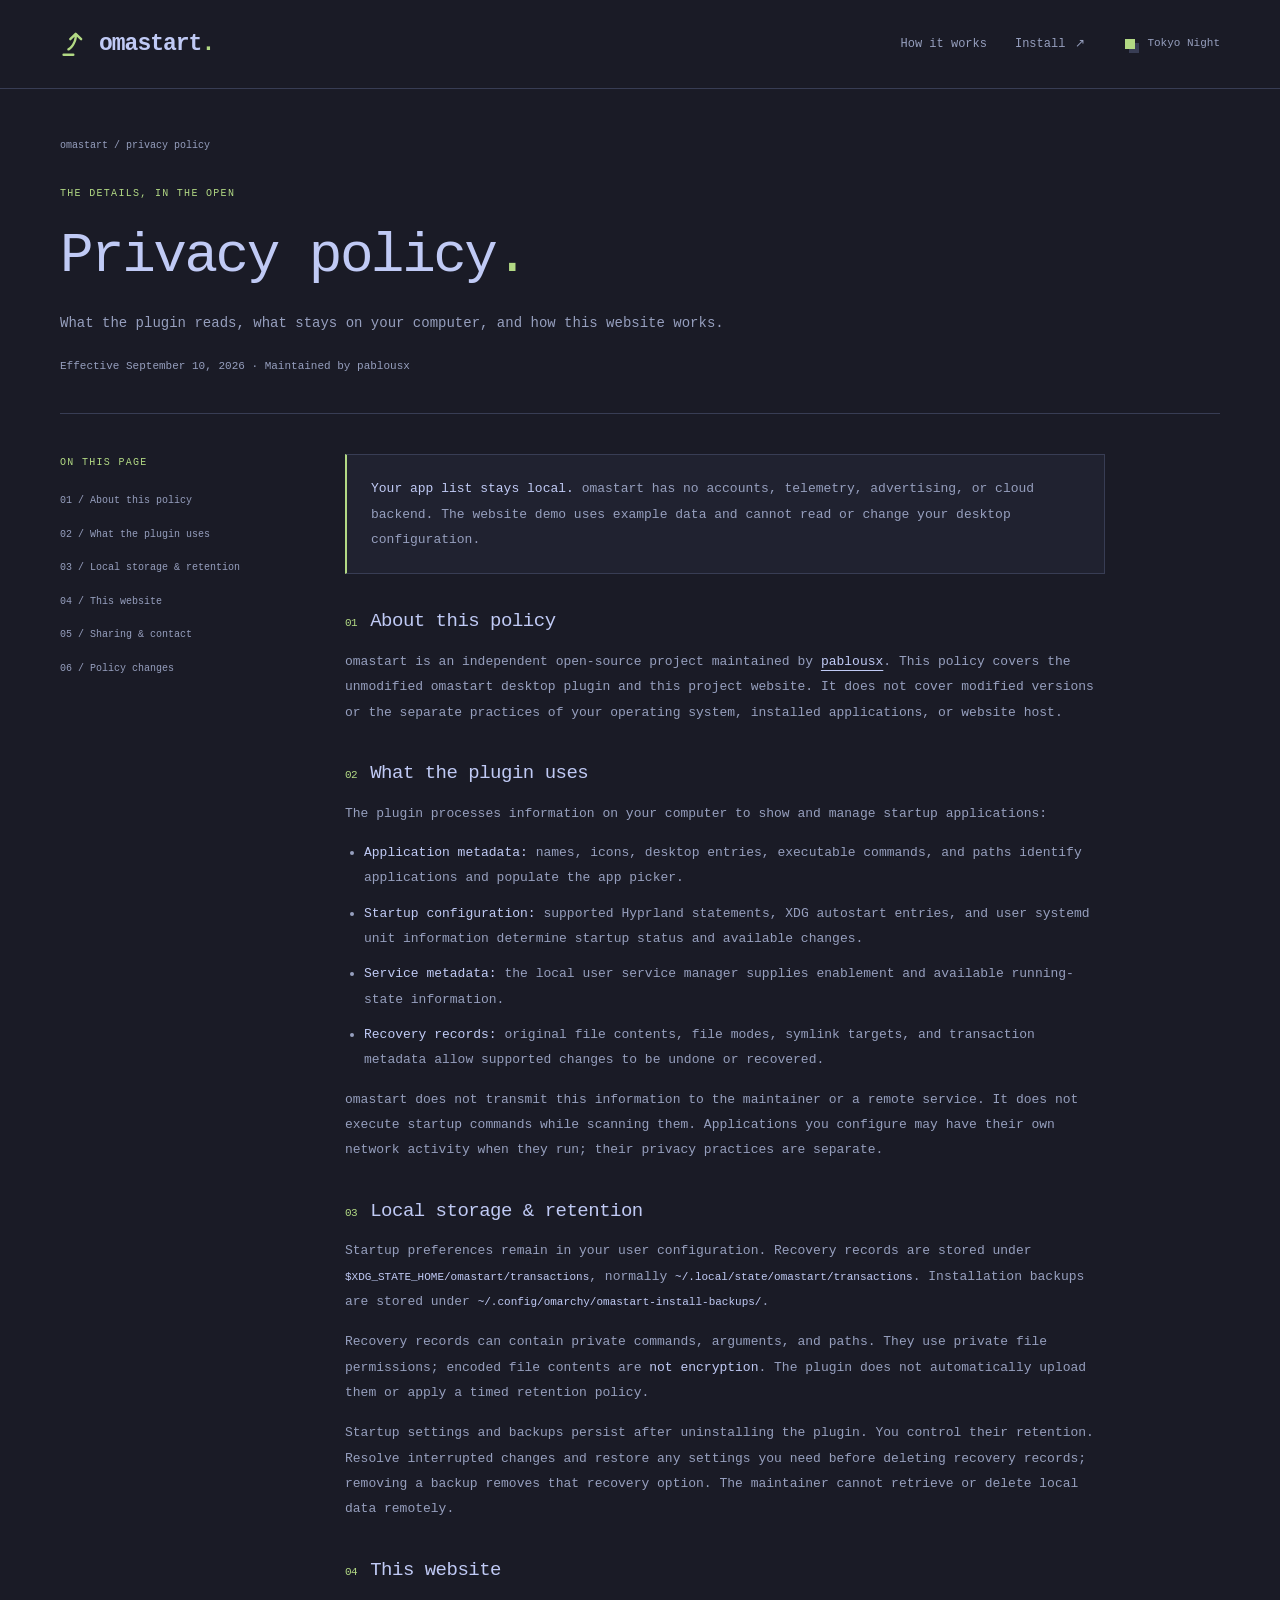
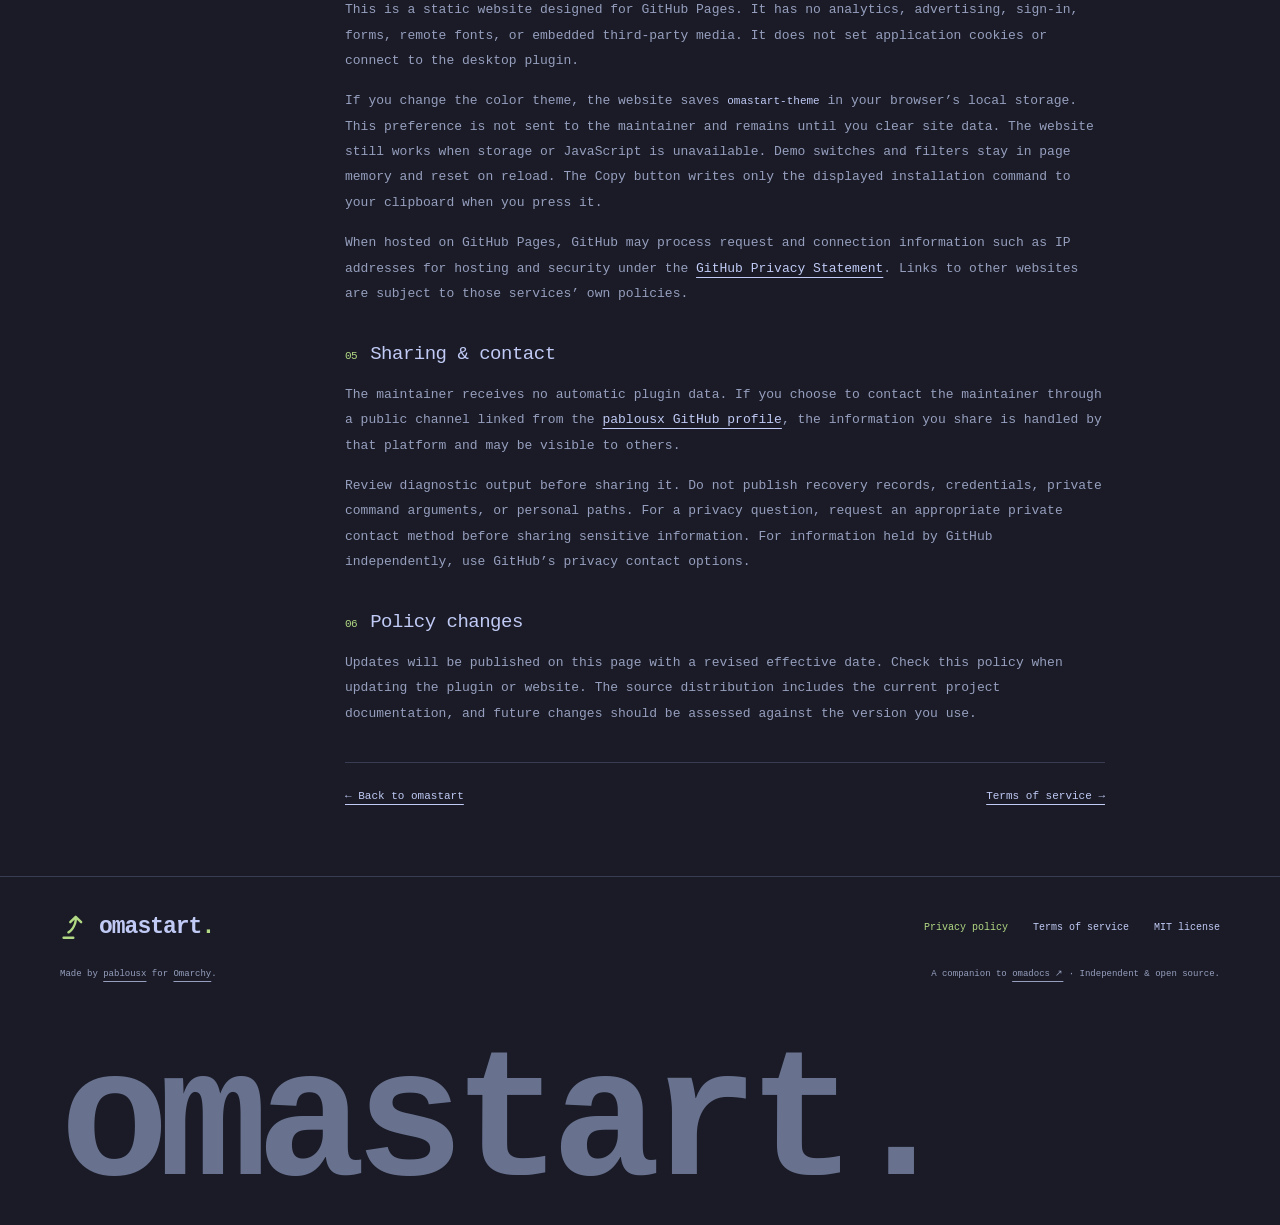
==== docs/privacy.html @ 75c62b0d "Add Omarchy-inspired website and policy pages" ====
<!doctype html>
<html lang="en" data-theme="night">
  <head>
    <meta charset="utf-8" />
    <meta name="viewport" content="width=device-width, initial-scale=1" />
    <meta
      name="description"
      content="What the plugin reads, what stays on your computer, and how this website works."
    />
    <meta name="theme-color" content="#1a1b26" />
    <meta name="referrer" content="strict-origin-when-cross-origin" />
    <meta property="og:type" content="website" />
    <meta property="og:title" content="Privacy policy — omastart" />
    <meta
      property="og:description"
      content="What the plugin reads, what stays on your computer, and how this website works."
    />
    <meta property="og:site_name" content="omastart" />
    <meta
      property="og:url"
      content="https://pablousx.github.io/omastart/privacy.html"
    />
    <link
      rel="canonical"
      href="https://pablousx.github.io/omastart/privacy.html"
    />
    <title>Privacy policy — omastart</title>
    <link rel="icon" href="assets/favicon.svg" type="image/svg+xml" />
    <link rel="stylesheet" href="assets/site.css" />
    <script src="assets/site.js" defer></script>
  </head>
  <body>
    <a class="skip-link" href="#main">Skip to content</a>
    <header class="site-header">
      <div class="container header-inner">
        <a class="brand" href="index.html" aria-label="omastart home"
          ><svg viewBox="0 0 24 24" fill="currentColor" aria-hidden="true">
            <path
              d="M 6.5 15.133975 C 10.5 12.824574 12 7.8 12 5.5 L 9.2 8.3 Q 8.5 9 7.8 8.3 Q 7.1 7.6 7.8 6.9 L 12.3 2.4 Q 13 1.7 13.7 2.4 L 18.2 6.9 Q 18.9 7.6 18.2 8.3 Q 17.5 9 16.8 8.3 L 14 5.5 C 14 8.8 11.5 14.556624 7.5 16.866025 A 1 1 0 0 1 6.5 15.133975 Z"
            />
            <path
              d="M 3 19.5 H 11 A 1 1 0 0 1 11 21.5 H 3 A 1 1 0 0 1 3 19.5 Z"
            /></svg
          ><span>omastart<span class="accent">.</span></span></a
        >
        <nav class="site-nav" aria-label="Main navigation">
          <a class="wide-link" href="index.html#how-it-works">How it works</a>
          <a href="index.html#install"
            >Install <span aria-hidden="true">↗</span></a
          >
          <button
            class="theme-button"
            type="button"
            data-theme-toggle
            hidden
            aria-label="Switch to Everforest theme"
          >
            <span class="theme-swatch" aria-hidden="true"></span
            ><span data-theme-name>Tokyo Night</span>
          </button>
        </nav>
      </div>
    </header>
    <main id="main" tabindex="-1">
      <div class="container">
        <header class="legal-hero">
          <p class="breadcrumb">
            <a href="index.html">omastart</a> / privacy policy
          </p>
          <p class="eyebrow">The details, in the open</p>
          <h1>Privacy policy<span class="accent">.</span></h1>
          <p class="lede">
            What the plugin reads, what stays on your computer, and how this
            website works.
          </p>
          <p class="small">
            Effective September 10, 2026 · Maintained by pablousx
          </p>
        </header>
        <div class="legal-layout">
          <nav class="legal-nav" aria-label="On this page">
            <p class="eyebrow">On this page</p>
            <a href="#about">01 / About this policy</a
            ><a href="#plugin">02 / What the plugin uses</a
            ><a href="#storage">03 / Local storage & retention</a
            ><a href="#website">04 / This website</a
            ><a href="#sharing">05 / Sharing & contact</a
            ><a href="#changes">06 / Policy changes</a>
          </nav>
          <article class="legal-body" aria-label="Privacy policy">
            <div class="legal-callout">
              <p>
                <strong>Your app list stays local.</strong> omastart has no
                accounts, telemetry, advertising, or cloud backend. The website
                demo uses example data and cannot read or change your desktop
                configuration.
              </p>
            </div>
            <section id="about" aria-labelledby="about-title">
              <h2 id="about-title"><span>01</span>About this policy</h2>
              <p>
                omastart is an independent open-source project maintained by
                <a href="https://github.com/pablousx">pablousx</a>. This policy
                covers the unmodified omastart desktop plugin and this project
                website. It does not cover modified versions or the separate
                practices of your operating system, installed applications, or
                website host.
              </p>
            </section>
            <section id="plugin" aria-labelledby="plugin-title">
              <h2 id="plugin-title"><span>02</span>What the plugin uses</h2>
              <p>
                The plugin processes information on your computer to show and
                manage startup applications:
              </p>
              <ul>
                <li>
                  <strong>Application metadata:</strong> names, icons, desktop
                  entries, executable commands, and paths identify applications
                  and populate the app picker.
                </li>
                <li>
                  <strong>Startup configuration:</strong> supported Hyprland
                  statements, XDG autostart entries, and user systemd unit
                  information determine startup status and available changes.
                </li>
                <li>
                  <strong>Service metadata:</strong> the local user service
                  manager supplies enablement and available running-state
                  information.
                </li>
                <li>
                  <strong>Recovery records:</strong> original file contents,
                  file modes, symlink targets, and transaction metadata allow
                  supported changes to be undone or recovered.
                </li>
              </ul>
              <p>
                omastart does not transmit this information to the maintainer or
                a remote service. It does not execute startup commands while
                scanning them. Applications you configure may have their own
                network activity when they run; their privacy practices are
                separate.
              </p>
            </section>
            <section id="storage" aria-labelledby="storage-title">
              <h2 id="storage-title">
                <span>03</span>Local storage & retention
              </h2>
              <p>
                Startup preferences remain in your user configuration. Recovery
                records are stored under
                <code>$XDG_STATE_HOME/omastart/transactions</code>, normally
                <code>~/.local/state/omastart/transactions</code>. Installation
                backups are stored under
                <code>~/.config/omarchy/omastart-install-backups/</code>.
              </p>
              <p>
                Recovery records can contain private commands, arguments, and
                paths. They use private file permissions; encoded file contents
                are <strong>not encryption</strong>. The plugin does not
                automatically upload them or apply a timed retention policy.
              </p>
              <p>
                Startup settings and backups persist after uninstalling the
                plugin. You control their retention. Resolve interrupted changes
                and restore any settings you need before deleting recovery
                records; removing a backup removes that recovery option. The
                maintainer cannot retrieve or delete local data remotely.
              </p>
            </section>
            <section id="website" aria-labelledby="website-title">
              <h2 id="website-title"><span>04</span>This website</h2>
              <p>
                This is a static website designed for GitHub Pages. It has no
                analytics, advertising, sign-in, forms, remote fonts, or
                embedded third-party media. It does not set application cookies
                or connect to the desktop plugin.
              </p>
              <p>
                If you change the color theme, the website saves
                <code>omastart-theme</code> in your browser’s local storage.
                This preference is not sent to the maintainer and remains until
                you clear site data. The website still works when storage or
                JavaScript is unavailable. Demo switches and filters stay in
                page memory and reset on reload. The Copy button writes only the
                displayed installation command to your clipboard when you press
                it.
              </p>
              <p>
                When hosted on GitHub Pages, GitHub may process request and
                connection information such as IP addresses for hosting and
                security under the
                <a
                  href="https://docs.github.com/en/site-policy/privacy-policies/github-general-privacy-statement"
                  >GitHub Privacy Statement</a
                >. Links to other websites are subject to those services’ own
                policies.
              </p>
            </section>
            <section id="sharing" aria-labelledby="sharing-title">
              <h2 id="sharing-title"><span>05</span>Sharing & contact</h2>
              <p>
                The maintainer receives no automatic plugin data. If you choose
                to contact the maintainer through a public channel linked from
                the
                <a href="https://github.com/pablousx">pablousx GitHub profile</a
                >, the information you share is handled by that platform and may
                be visible to others.
              </p>
              <p>
                Review diagnostic output before sharing it. Do not publish
                recovery records, credentials, private command arguments, or
                personal paths. For a privacy question, request an appropriate
                private contact method before sharing sensitive information. For
                information held by GitHub independently, use GitHub’s privacy
                contact options.
              </p>
            </section>
            <section id="changes" aria-labelledby="changes-title">
              <h2 id="changes-title"><span>06</span>Policy changes</h2>
              <p>
                Updates will be published on this page with a revised effective
                date. Check this policy when updating the plugin or website. The
                source distribution includes the current project documentation,
                and future changes should be assessed against the version you
                use.
              </p>
            </section>
            <div class="legal-end">
              <a href="index.html">← Back to omastart</a
              ><a href="terms.html">Terms of service →</a>
            </div>
          </article>
        </div>
      </div>
    </main>
    <footer class="site-footer">
      <div class="container">
        <div class="footer-top">
          <a class="brand" href="index.html" aria-label="omastart home"
            ><svg viewBox="0 0 24 24" fill="currentColor" aria-hidden="true">
              <path
                d="M 6.5 15.133975 C 10.5 12.824574 12 7.8 12 5.5 L 9.2 8.3 Q 8.5 9 7.8 8.3 Q 7.1 7.6 7.8 6.9 L 12.3 2.4 Q 13 1.7 13.7 2.4 L 18.2 6.9 Q 18.9 7.6 18.2 8.3 Q 17.5 9 16.8 8.3 L 14 5.5 C 14 8.8 11.5 14.556624 7.5 16.866025 A 1 1 0 0 1 6.5 15.133975 Z"
              />
              <path
                d="M 3 19.5 H 11 A 1 1 0 0 1 11 21.5 H 3 A 1 1 0 0 1 3 19.5 Z"
              /></svg
            ><span>omastart<span class="accent">.</span></span></a
          >
          <nav class="footer-links" aria-label="Footer navigation">
            <a href="privacy.html" aria-current="page">Privacy policy</a
            ><a href="terms.html">Terms of service</a
            ><a href="assets/LICENSE.txt">MIT license</a>
          </nav>
        </div>
        <div class="footer-bottom">
          <span
            >Made by <a href="https://github.com/pablousx">pablousx</a> for
            <a href="https://omarchy.org/">Omarchy</a>.</span
          ><span
            >A companion to
            <a href="https://pablousx.github.io/omadocs/">omadocs ↗</a> ·
            Independent &amp; open source.</span
          >
        </div>
        <div class="footer-wordmark" aria-hidden="true">omastart.</div>
      </div>
    </footer>
  </body>
</html>
---- docs/assets/site.css ----
:root {
  color-scheme: dark;
  --bg: #1a1b26;
  --surface: #202230;
  --deep: #151620;
  --text: #c0caf5;
  --muted: #969fbe;
  --line: #383d54;
  --accent: #b2d984;
  --blue: #92b4ff;
  --orange: #e0af68;
  --purple: #bb9af7;
  --shadow: #10111a;
  --display: #68728f;
  --font:
    "JetBrains Mono", "SFMono-Regular", Consolas, "Liberation Mono", monospace;
}
:root[data-theme="forest"] {
  --bg: #272e29;
  --surface: #303a32;
  --deep: #202722;
  --text: #e2dfca;
  --muted: #b1baaa;
  --line: #4a584a;
  --accent: #b5ce94;
  --blue: #a6c8ce;
  --orange: #e6bf89;
  --purple: #d3b5c9;
  --shadow: #19201c;
  --display: #82917a;
}
* {
  box-sizing: border-box;
}
html {
  scroll-behavior: smooth;
  scroll-padding-top: 28px;
}
body {
  margin: 0;
  background: var(--bg);
  color: var(--text);
  font: 14px/1.75 var(--font);
  -webkit-font-smoothing: antialiased;
}
button,
input {
  font: inherit;
}
button {
  cursor: pointer;
}
button:disabled {
  cursor: default;
}
a {
  color: inherit;
  text-underline-offset: 5px;
}
a,
button,
summary {
  touch-action: manipulation;
}
button,
a,
summary {
  -webkit-tap-highlight-color: transparent;
}
a:focus-visible,
button:focus-visible,
summary:focus-visible {
  outline: 2px solid var(--accent);
  outline-offset: 5px;
}
::selection {
  background: var(--accent);
  color: var(--deep);
}
[hidden] {
  display: none !important;
}
svg {
  display: block;
}
figure,
p {
  margin: 0;
}
h1,
h2,
h3 {
  font-weight: 500;
}
h2 {
  font-size: clamp(26px, 2.8vw, 36px);
  line-height: 1.35;
  letter-spacing: -1.5px;
  margin: 0;
}
h3 {
  font-size: 16px;
  line-height: 1.5;
}
code {
  font-family: var(--font);
  overflow-wrap: anywhere;
}
.container {
  max-width: 1240px;
  padding: 0 40px;
  margin: auto;
}
.accent,
.green {
  color: var(--accent);
}
.blue {
  color: var(--blue);
}
.purple {
  color: var(--purple);
}
.orange {
  color: var(--orange);
}
.small {
  font-size: 11px;
  color: var(--muted);
}
.skip-link {
  position: fixed;
  top: 8px;
  left: 8px;
  padding: 10px 16px;
  z-index: 10;
  background: var(--accent);
  color: var(--deep);
  transform: translateY(-160%);
}
.skip-link:focus {
  transform: translateY(0);
}
.site-header {
  border-bottom: 1px solid var(--line);
}
.header-inner,
.site-nav {
  display: flex;
  align-items: center;
  justify-content: space-between;
  gap: 28px;
}
.header-inner {
  min-height: 88px;
}
.brand {
  display: inline-flex;
  align-items: center;
  gap: 10px;
  font-size: 23px;
  font-weight: 700;
  letter-spacing: -1px;
  text-decoration: none;
}
.brand svg {
  width: 29px;
  height: 29px;
  color: var(--accent);
}
.site-nav a {
  display: inline-flex;
  align-items: center;
  gap: 10px;
  min-height: 44px;
  text-decoration: none;
  font-size: 12px;
  color: var(--muted);
}
.site-nav a:hover,
.footer-links a:hover {
  color: var(--accent);
}
.theme-button {
  display: inline-flex;
  gap: 12px;
  align-items: center;
  min-height: 44px;
  border: 0;
  padding: 8px 0 8px 12px;
  background: none;
  color: var(--muted);
  font-size: 11px;
}
.theme-swatch {
  width: 10px;
  height: 10px;
  background: var(--accent);
  box-shadow: 4px 4px 0 var(--line);
}
.hero {
  display: grid;
  grid-template-columns: 1.05fr 1fr;
  gap: 52px;
  align-items: center;
  padding: 76px 0 68px;
}
.eyebrow {
  display: flex;
  align-items: center;
  gap: 10px;
  color: var(--accent);
  font-size: 10px;
  text-transform: uppercase;
  letter-spacing: 1.3px;
  line-height: 1.8;
}
.status-dot {
  display: inline-block;
  width: 6px;
  height: 6px;
  background: var(--accent);
  box-shadow: 0 0 0 4px color-mix(in srgb, var(--accent) 10%, transparent);
  flex-shrink: 0;
}
.hero h1 {
  font-size: clamp(38px, 4.1vw, 56px);
  line-height: 1.18;
  letter-spacing: -3px;
  margin: 26px 0 24px;
  font-weight: 600;
}
.lede {
  max-width: 470px;
  font-size: 14px;
  color: var(--muted);
  line-height: 1.95;
}
.hero-actions {
  display: flex;
  align-items: center;
  gap: 26px;
  margin: 30px 0 24px;
  flex-wrap: wrap;
}
.button {
  display: inline-flex;
  align-items: center;
  justify-content: space-between;
  gap: 28px;
  padding: 12px 20px;
  min-height: 48px;
  color: var(--deep);
  background: var(--accent);
  border: 1px solid var(--accent);
  font-size: 12px;
  font-weight: 700;
  text-decoration: none;
  box-shadow: 4px 4px 0 var(--shadow);
  transition:
    transform 0.15s,
    box-shadow 0.15s;
}
.button:hover {
  transform: translate(-2px, -2px);
  box-shadow: 6px 6px 0 var(--shadow);
}
.text-link {
  display: inline-block;
  font-size: 12px;
  text-decoration: none;
  padding: 7px 0;
  border-bottom: 1px solid var(--line);
}
.text-link:hover {
  color: var(--accent);
  border-color: var(--accent);
}
.release {
  display: flex;
  align-items: center;
  gap: 12px;
  color: var(--muted);
  font-size: 10px;
  flex-wrap: wrap;
}
.release span:first-child {
  border: 1px solid var(--line);
  padding: 1px 6px;
  color: var(--blue);
}
.preview {
  min-width: 0;
}
.desktop {
  position: relative;
  border: 1px solid var(--line);
  background: var(--deep);
  box-shadow: 10px 10px 0 var(--shadow);
  overflow: hidden;
}
.desktop-bar {
  position: relative;
  z-index: 1;
  height: 30px;
  display: flex;
  align-items: center;
  justify-content: space-between;
  gap: 10px;
  padding: 0 12px;
  background: var(--surface);
  border-bottom: 1px solid var(--line);
  font-size: 9px;
  color: var(--muted);
}
.desktop-bar span {
  display: flex;
  align-items: center;
}
.desktop-bar svg {
  width: 15px;
  height: 15px;
  color: var(--accent);
}
.desktop-bar b {
  padding: 4px;
  border-bottom: 2px solid var(--accent);
  color: var(--accent);
  font-weight: 400;
}
.wallpaper {
  position: absolute;
  inset: 30px 0 0;
  background-image:
    linear-gradient(
      color-mix(in srgb, var(--accent) 7%, transparent) 1px,
      transparent 1px
    ),
    linear-gradient(
      90deg,
      color-mix(in srgb, var(--accent) 7%, transparent) 1px,
      transparent 1px
    );
  background-size: 24px 24px;
  display: grid;
  place-items: center;
}
.wallpaper span {
  color: var(--accent);
  opacity: 0.08;
  font-size: 380px;
  transform: rotate(-15deg);
  line-height: 1;
}
.app-window {
  position: relative;
  background: var(--bg);
  border: 1px solid var(--blue);
  box-shadow: 6px 6px 0 var(--shadow);
  margin: 25px 25px 27px;
  padding: 18px;
}
.app-title,
.app-title strong {
  display: flex;
  align-items: center;
  gap: 8px;
}
.app-title {
  justify-content: space-between;
}
.app-title strong {
  font-size: 15px;
  font-weight: 600;
}
.app-title svg {
  width: 21px;
  height: 21px;
  color: var(--accent);
}
.demo-badge {
  font-size: 8px;
  letter-spacing: 1px;
  border: 1px solid var(--line);
  padding: 1px 5px;
  color: var(--muted);
}
.app-subtitle {
  color: var(--muted);
  font-size: 9px;
  margin-top: 3px;
}
.demo-summary {
  display: flex;
  justify-content: space-between;
  gap: 10px;
  font-size: 10px;
  margin: 20px 0 14px;
  color: var(--muted);
}
.demo-summary span:first-child {
  display: flex;
  align-items: center;
  gap: 6px;
  color: var(--accent);
}
.demo-summary b {
  font-weight: 400;
}
.demo-summary i {
  width: 5px;
  height: 5px;
  background: var(--accent);
}
.demo-filters {
  display: flex;
  gap: 6px;
  border-bottom: 1px solid var(--line);
}
.demo-filters button {
  flex: 1;
  background: none;
  border: 0;
  border-bottom: 2px solid transparent;
  min-height: 40px;
  padding: 7px 4px;
  color: var(--muted);
  font-size: 10px;
}
.demo-filters button[aria-pressed="true"] {
  color: var(--blue);
  background: var(--surface);
  border-color: var(--blue);
}
.demo-list {
  min-height: 248px;
}
.demo-row {
  display: flex;
  align-items: center;
  gap: 12px;
  min-height: 62px;
  border-bottom: 1px solid var(--line);
}
.demo-row:last-of-type {
  border-bottom: 0;
}
.app-icon {
  display: grid;
  place-items: center;
  width: 29px;
  height: 29px;
  flex-shrink: 0;
  border: 1px solid color-mix(in srgb, currentColor 45%, transparent);
  background: var(--surface);
  font-size: 13px;
}
.app-info {
  min-width: 0;
  flex: 1;
}
.app-info strong {
  display: block;
  font-size: 11px;
  font-weight: 500;
}
.app-info > span {
  display: block;
  font-size: 9px;
  color: var(--muted);
}
.switch {
  display: grid;
  place-items: center;
  width: 44px;
  min-width: 44px;
  height: 44px;
  padding: 0;
  background: none;
  border: 0;
}
.switch > span {
  display: block;
  width: 30px;
  height: 17px;
  border-radius: 12px;
  border: 1px solid var(--muted);
  background: var(--surface);
  position: relative;
}
.switch > span:after {
  content: "";
  position: absolute;
  width: 9px;
  height: 9px;
  border-radius: 50%;
  top: 3px;
  left: 3px;
  background: var(--muted);
  transition: transform 0.15s;
}
.switch[aria-checked="true"] > span {
  background: var(--accent);
  border-color: var(--accent);
}
.switch[aria-checked="true"] > span:after {
  background: var(--deep);
  transform: translateX(13px);
}
.demo-feedback {
  display: flex;
  align-items: center;
  justify-content: space-between;
  gap: 7px;
  min-height: 33px;
  margin-top: 4px;
  color: var(--muted);
  font-size: 9px;
}
.demo-feedback button {
  padding: 8px 4px;
  color: var(--accent);
  border: 0;
  background: none;
  font-size: 10px;
  text-decoration: underline;
  text-underline-offset: 3px;
}
.demo-empty {
  padding: 26px 5px;
  font-size: 11px;
  color: var(--muted);
}
figcaption {
  display: flex;
  gap: 12px;
  justify-content: space-between;
  margin-top: 19px;
  font-size: 9px;
  color: var(--muted);
}
.principles {
  display: grid;
  grid-template-columns: repeat(3, 1fr);
  border-block: 1px solid var(--line);
}
.principles > div {
  display: flex;
  align-items: center;
  gap: 17px;
  padding: 23px 24px;
}
.principles > div:first-child {
  padding-left: 0;
}
.principles > div + div {
  border-left: 1px solid var(--line);
}
.principle-mark {
  font-size: 24px;
  color: var(--accent);
}
.principles p {
  font-size: 11px;
}
.principles small {
  display: block;
  color: var(--muted);
  font-size: 9px;
  margin-top: 3px;
}
.section {
  padding: 76px 0;
}
.section-heading {
  display: flex;
  justify-content: space-between;
  align-items: end;
  gap: 32px;
  margin-bottom: 34px;
}
.section-heading .eyebrow,
.privacy-band .eyebrow,
.install .eyebrow,
.faq-section .eyebrow {
  margin-bottom: 15px;
}
.section-heading > p {
  font-size: 11px;
  color: var(--muted);
}
.steps {
  display: grid;
  grid-template-columns: repeat(3, 1fr);
  gap: 38px;
}
.steps article {
  border-top: 1px solid var(--line);
  padding-top: 23px;
}
.step-index {
  font-size: 11px;
  color: var(--blue);
}
.steps h3 {
  margin: 15px 0 10px;
}
.steps p {
  font-size: 12px;
  line-height: 1.95;
  color: var(--muted);
}
.sources-section {
  padding-bottom: 70px;
}
.source-list {
  border-top: 1px solid var(--line);
}
.source-list article {
  display: grid;
  grid-template-columns: 120px 1fr 145px;
  gap: 28px;
  align-items: center;
  padding: 25px 0;
  border-bottom: 1px solid var(--line);
}
.source-tag {
  font-size: 10px;
  letter-spacing: 0.5px;
}
.source-list h3 {
  margin: 0 0 5px;
  font-size: 14px;
}
.source-list p {
  font-size: 11px;
  color: var(--muted);
  max-width: 620px;
}
.source-list code {
  text-align: right;
  font-size: 11px;
  color: var(--muted);
}
.note {
  font-size: 11px;
  color: var(--muted);
  border-left: 2px solid var(--orange);
  padding-left: 14px;
  margin-top: 25px;
}
.privacy-band {
  display: grid;
  grid-template-columns: 1fr 1fr;
  gap: 64px;
  border: 1px solid var(--line);
  background: var(--surface);
  padding: 40px;
}
.privacy-band p:not(.eyebrow) {
  color: var(--muted);
  font-size: 12px;
  margin: 18px 0 15px;
  max-width: 440px;
}
.local-diagram {
  align-self: center;
  border: 1px dashed var(--line);
  padding: 18px 22px 22px;
  text-align: center;
}
.diagram-label {
  color: var(--muted);
  font-size: 9px;
  text-align: left;
  margin-bottom: 24px;
}
.diagram-sources {
  display: flex;
  justify-content: center;
  flex-wrap: wrap;
  gap: 8px;
  font-size: 10px;
}
.diagram-sources span {
  border: 1px solid var(--line);
  padding: 4px 8px;
}
.diagram-line {
  color: var(--muted);
  font-size: 13px;
  line-height: 1.5;
  margin: 4px 0;
}
.diagram-app {
  display: flex;
  align-items: center;
  justify-content: center;
  gap: 7px;
  color: var(--accent);
  font-size: 14px;
}
.diagram-app svg {
  width: 22px;
  height: 22px;
}
.diagram-app strong {
  font-weight: 500;
}
.diagram-backup {
  font-size: 10px;
}
.install {
  display: grid;
  grid-template-columns: 0.85fr 1.15fr;
  gap: 65px;
}
.install-copy > p:not(.eyebrow) {
  color: var(--muted);
  font-size: 12px;
  margin: 18px 0 24px;
}
.install-copy > p.small {
  font-size: 9px;
  margin: 16px 0 0;
}
.terminal {
  border: 1px solid var(--line);
  background: var(--deep);
  margin-top: 4px;
}
.terminal-title {
  display: flex;
  justify-content: space-between;
  align-items: center;
  gap: 12px;
  min-height: 44px;
  padding: 7px 16px;
  border-bottom: 1px solid var(--line);
  font-size: 10px;
  color: var(--muted);
}
.copy-button {
  padding: 6px 8px;
  border: 1px solid var(--line);
  background: var(--surface);
  color: var(--text);
  font-size: 10px;
  min-width: 50px;
  min-height: 32px;
}
.terminal-body {
  padding: 20px;
}
.terminal-comment {
  color: var(--muted);
  font-size: 10px;
  line-height: 1.9;
}
.terminal pre {
  font: 12px/1.8 var(--font);
  white-space: pre-wrap;
  overflow-wrap: anywhere;
  color: var(--accent);
  margin: 22px 0;
}
.install-note {
  color: var(--muted);
  font-size: 10px;
  margin-top: 16px;
}
.copy-status {
  min-height: 20px;
  margin-top: 8px;
}
.faq-section {
  display: grid;
  grid-template-columns: 0.85fr 1.15fr;
  gap: 65px;
  padding: 0 0 76px;
}
.faq-list details {
  border-bottom: 1px solid var(--line);
}
.faq-list details:first-child {
  border-top: 1px solid var(--line);
}
.faq-list summary {
  cursor: pointer;
  font-size: 12px;
  padding: 18px 25px 18px 0;
  list-style: none;
  position: relative;
}
.faq-list summary::-webkit-details-marker {
  display: none;
}
.faq-list summary:after {
  content: "+";
  color: var(--accent);
  position: absolute;
  right: 2px;
  top: 17px;
}
.faq-list details[open] summary:after {
  content: "−";
}
.faq-list details p {
  font-size: 12px;
  color: var(--muted);
  padding: 0 15px 22px 0;
  line-height: 1.9;
}
.site-footer {
  border-top: 1px solid var(--line);
  padding-top: 30px;
  overflow: hidden;
}
.footer-top,
.footer-bottom,
.footer-links {
  display: flex;
  align-items: center;
  justify-content: space-between;
  gap: 25px;
}
.footer-links {
  flex-wrap: wrap;
  font-size: 10px;
}
.footer-links a {
  text-decoration: none;
  padding: 10px 0;
}
.footer-links [aria-current="page"] {
  color: var(--accent);
}
.footer-bottom {
  margin-top: 20px;
  font-size: 9px;
  color: var(--muted);
  flex-wrap: wrap;
  gap: 10px;
}
.footer-wordmark {
  margin: 25px 0 -20px;
  font-size: clamp(65px, 15.1vw, 182px);
  font-weight: 700;
  line-height: 1.3;
  letter-spacing: -0.06em;
  color: var(--display);
}
.legal-hero {
  padding: 48px 0 37px;
  border-bottom: 1px solid var(--line);
}
.breadcrumb {
  color: var(--muted);
  font-size: 10px;
  margin-bottom: 30px;
}
.breadcrumb a {
  text-decoration: none;
}
.legal-hero h1 {
  font-size: clamp(34px, 5vw, 56px);
  letter-spacing: -2.5px;
  line-height: 1.2;
  margin: 20px 0;
}
.legal-hero .lede {
  max-width: 700px;
}
.legal-hero .small {
  margin-top: 20px;
}
.legal-layout {
  display: grid;
  grid-template-columns: 220px minmax(0, 1fr);
  gap: 65px;
  padding: 40px 0 70px;
}
.legal-nav {
  position: sticky;
  top: 28px;
  align-self: start;
}
.legal-nav p {
  margin-bottom: 12px;
}
.legal-nav a {
  display: block;
  font-size: 10px;
  text-decoration: none;
  padding: 8px 0;
  color: var(--muted);
}
.legal-nav a:hover {
  color: var(--accent);
}
.legal-body {
  max-width: 760px;
  min-width: 0;
}
.legal-body section {
  margin-bottom: 36px;
}
.legal-body h2 {
  font-size: 19px;
  letter-spacing: -0.5px;
  display: flex;
  align-items: baseline;
  gap: 13px;
  margin-bottom: 14px;
}
.legal-body h2 > span {
  font-size: 11px;
  color: var(--accent);
}
.legal-body p,
.legal-body li {
  font-size: 13px;
  line-height: 1.95;
  color: var(--muted);
}
.legal-body p + p {
  margin-top: 15px;
}
.legal-body strong {
  color: var(--text);
  font-weight: 500;
}
.legal-body a {
  color: var(--text);
}
.legal-body ul {
  padding-left: 19px;
}
.legal-body li {
  margin: 10px 0;
}
.legal-body code {
  font-size: 11px;
  color: var(--text);
}
.legal-callout {
  background: var(--surface);
  border: 1px solid var(--line);
  border-left: 2px solid var(--accent);
  padding: 21px 24px;
  margin-bottom: 35px;
}
.legal-end {
  border-top: 1px solid var(--line);
  padding-top: 24px;
  display: flex;
  justify-content: space-between;
  gap: 20px;
  font-size: 11px;
  flex-wrap: wrap;
}
@media (min-width: 1500px) {
  .hero {
    padding-block: 90px;
  }
}
@media (max-width: 1050px) {
  .container {
    padding-inline: 30px;
  }
  .hero {
    gap: 28px;
  }
  .hero h1 {
    font-size: 43px;
    letter-spacing: -2.6px;
  }
  .app-window {
    margin-inline: 15px;
    padding: 15px;
  }
  .principles > div {
    padding-inline: 16px;
    gap: 12px;
  }
  .principles p {
    font-size: 10px;
  }
  .principles small {
    font-size: 8px;
  }
  .privacy-band {
    gap: 30px;
    padding: 30px;
  }
  .install,
  .faq-section {
    gap: 38px;
  }
  .legal-layout {
    gap: 35px;
    grid-template-columns: 185px minmax(0, 1fr);
  }
}
@media (max-width: 780px) {
  .hero {
    grid-template-columns: 1fr;
    gap: 40px;
    padding: 45px 0;
  }
  .hero h1 {
    font-size: clamp(38px, 7.2vw, 56px);
    letter-spacing: -2px;
  }
  .hero-copy .lede {
    max-width: 580px;
  }
  .preview {
    width: 100%;
    max-width: 560px;
    margin: auto;
  }
  .app-window {
    margin: 25px;
    padding: 20px;
  }
  .principles {
    grid-template-columns: 1fr;
  }
  .principles > div,
  .principles > div:first-child {
    padding: 17px 0;
    gap: 18px;
  }
  .principles > div + div {
    border-left: 0;
    border-top: 1px solid var(--line);
  }
  .principles p {
    font-size: 12px;
  }
  .principles small {
    font-size: 10px;
  }
  .principle-mark {
    width: 25px;
    text-align: center;
  }
  .section {
    padding: 50px 0;
  }
  .section-heading {
    display: block;
  }
  .section-heading > p,
  .section-heading > a {
    margin-top: 18px;
  }
  .steps {
    gap: 24px;
    grid-template-columns: 1fr;
  }
  .steps article {
    display: grid;
    grid-template-columns: 37px 1fr;
    gap: 6px 10px;
    padding-top: 20px;
  }
  .step-index {
    grid-row: 1 / 3;
    padding-top: 4px;
  }
  .steps h3 {
    margin: 0;
  }
  .steps p {
    grid-column: 2;
  }
  .source-list article {
    grid-template-columns: 86px 1fr;
    gap: 8px 16px;
  }
  .source-list code {
    grid-column: 2;
    text-align: left;
    font-size: 10px;
  }
  .sources-section {
    padding-bottom: 45px;
  }
  .privacy-band {
    grid-template-columns: 1fr;
    padding: 26px;
    gap: 25px;
  }
  .local-diagram {
    max-width: 460px;
    width: 100%;
    justify-self: center;
  }
  .install,
  .faq-section {
    grid-template-columns: 1fr;
    gap: 28px;
  }
  .faq-section {
    padding-bottom: 50px;
  }
  .footer-top {
    align-items: start;
    flex-direction: column;
    gap: 16px;
  }
  .footer-links {
    gap: 24px;
  }
  .footer-bottom {
    align-items: start;
    flex-direction: column;
  }
  .footer-wordmark {
    margin-bottom: -8px;
  }
  .legal-layout {
    display: block;
    padding-top: 25px;
  }
  .legal-nav {
    position: static;
    border-bottom: 1px solid var(--line);
    padding-bottom: 20px;
    margin-bottom: 30px;
    display: flex;
    flex-wrap: wrap;
    gap: 0 22px;
  }
  .legal-nav p {
    width: 100%;
    margin-bottom: 5px;
  }
  .legal-hero {
    padding-top: 32px;
  }
}
@media (max-width: 520px) {
  .container {
    padding-inline: 22px;
  }
  .header-inner {
    min-height: 74px;
    gap: 15px;
  }
  .brand {
    font-size: 20px;
    gap: 7px;
  }
  .brand svg {
    width: 25px;
    height: 25px;
  }
  .site-nav {
    gap: 17px;
  }
  .site-nav a {
    font-size: 11px;
  }
  .site-nav .wide-link {
    display: none;
  }
  .theme-button {
    padding: 10px 5px;
    min-width: 30px;
    justify-content: center;
  }
  .theme-button [data-theme-name] {
    display: none;
  }
  .eyebrow {
    font-size: 9px;
    letter-spacing: 0.9px;
  }
  .hero h1 {
    font-size: clamp(32px, 8.1vw, 42px);
    letter-spacing: -1.9px;
  }
  .lede {
    font-size: 13px;
  }
  .hero-actions {
    gap: 24px;
  }
  .app-window {
    margin: 19px 13px;
    padding: 14px;
  }
  .desktop {
    box-shadow: 6px 6px 0 var(--shadow);
  }
  .demo-row {
    gap: 9px;
  }
  figcaption {
    font-size: 8px;
  }
  .release {
    font-size: 9px;
    gap: 9px;
  }
  .source-list article {
    grid-template-columns: 1fr;
    gap: 8px;
  }
  .source-list code {
    grid-column: 1;
  }
  .privacy-band {
    padding: 22px;
  }
  .diagram-sources {
    gap: 5px;
    font-size: 9px;
  }
  .diagram-sources span {
    padding: 4px 6px;
  }
  .local-diagram {
    padding-inline: 10px;
  }
  .terminal-title {
    padding-inline: 12px;
    font-size: 9px;
    gap: 7px;
  }
  .terminal-body {
    padding: 17px 13px;
  }
  .terminal-comment {
    font-size: 9px;
  }
  .terminal pre {
    font-size: 11px;
  }
  .footer-links {
    gap: 15px;
    font-size: 9px;
  }
  .legal-hero h1 {
    font-size: 35px;
    letter-spacing: -1.8px;
  }
  .legal-body h2 {
    font-size: 18px;
  }
  .legal-callout {
    padding: 18px;
  }
}
@media (prefers-reduced-motion: reduce) {
  html {
    scroll-behavior: auto;
  }
  *,
  *:before,
  *:after {
    animation: none !important;
    transition: none !important;
  }
}
@media print {
  :root {
    color-scheme: light;
    --bg: white;
    --surface: #f3f3f3;
    --deep: white;
    --text: black;
    --muted: #333;
    --line: #aaa;
    --accent: #234c23;
  }
  .site-header,
  .site-footer,
  .skip-link,
  .legal-nav {
    display: none;
  }
  .container {
    padding: 0;
  }
  .legal-hero {
    padding-top: 0;
  }
  .legal-layout {
    display: block;
    padding: 20px 0;
  }
  .legal-body {
    max-width: none;
  }
  .legal-body section {
    break-inside: avoid;
  }
  a[href^="http"]:after {
    content: " (" attr(href) ")";
    font-size: 9px;
    overflow-wrap: anywhere;
  }
}
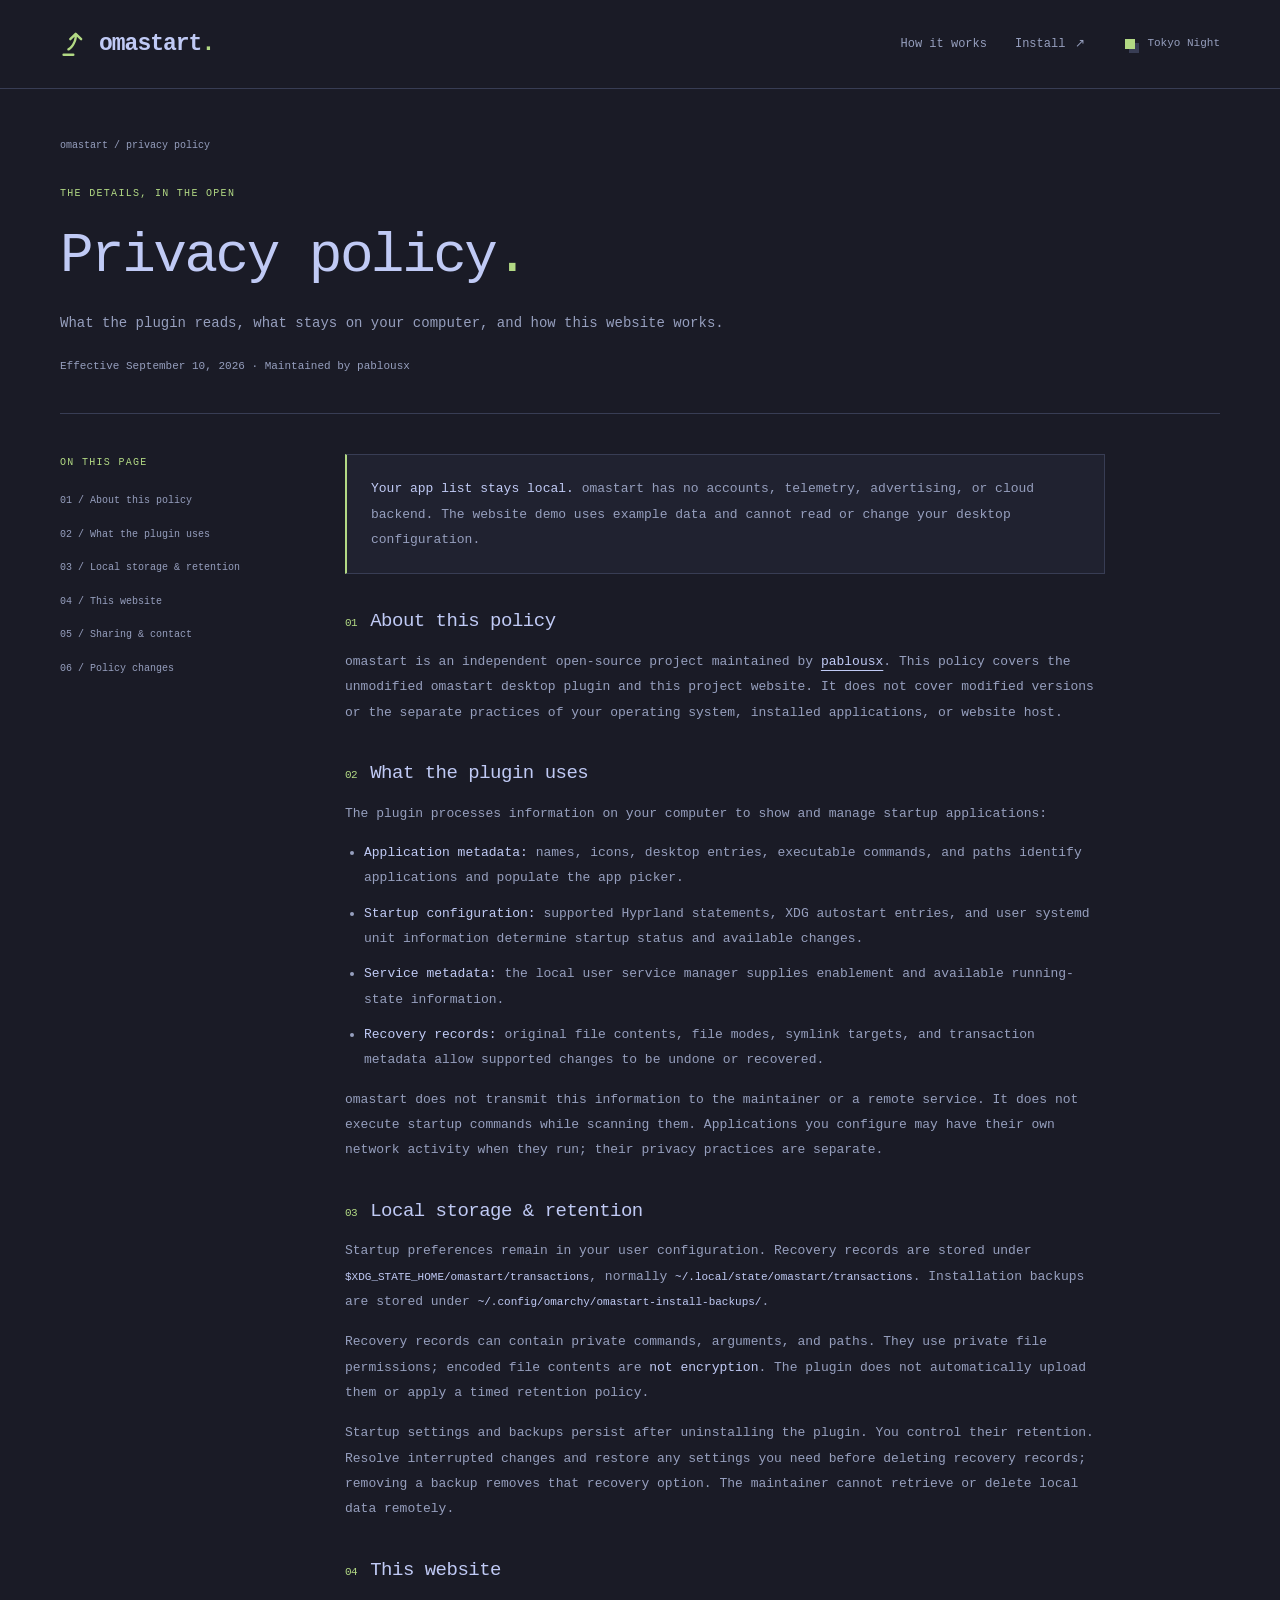
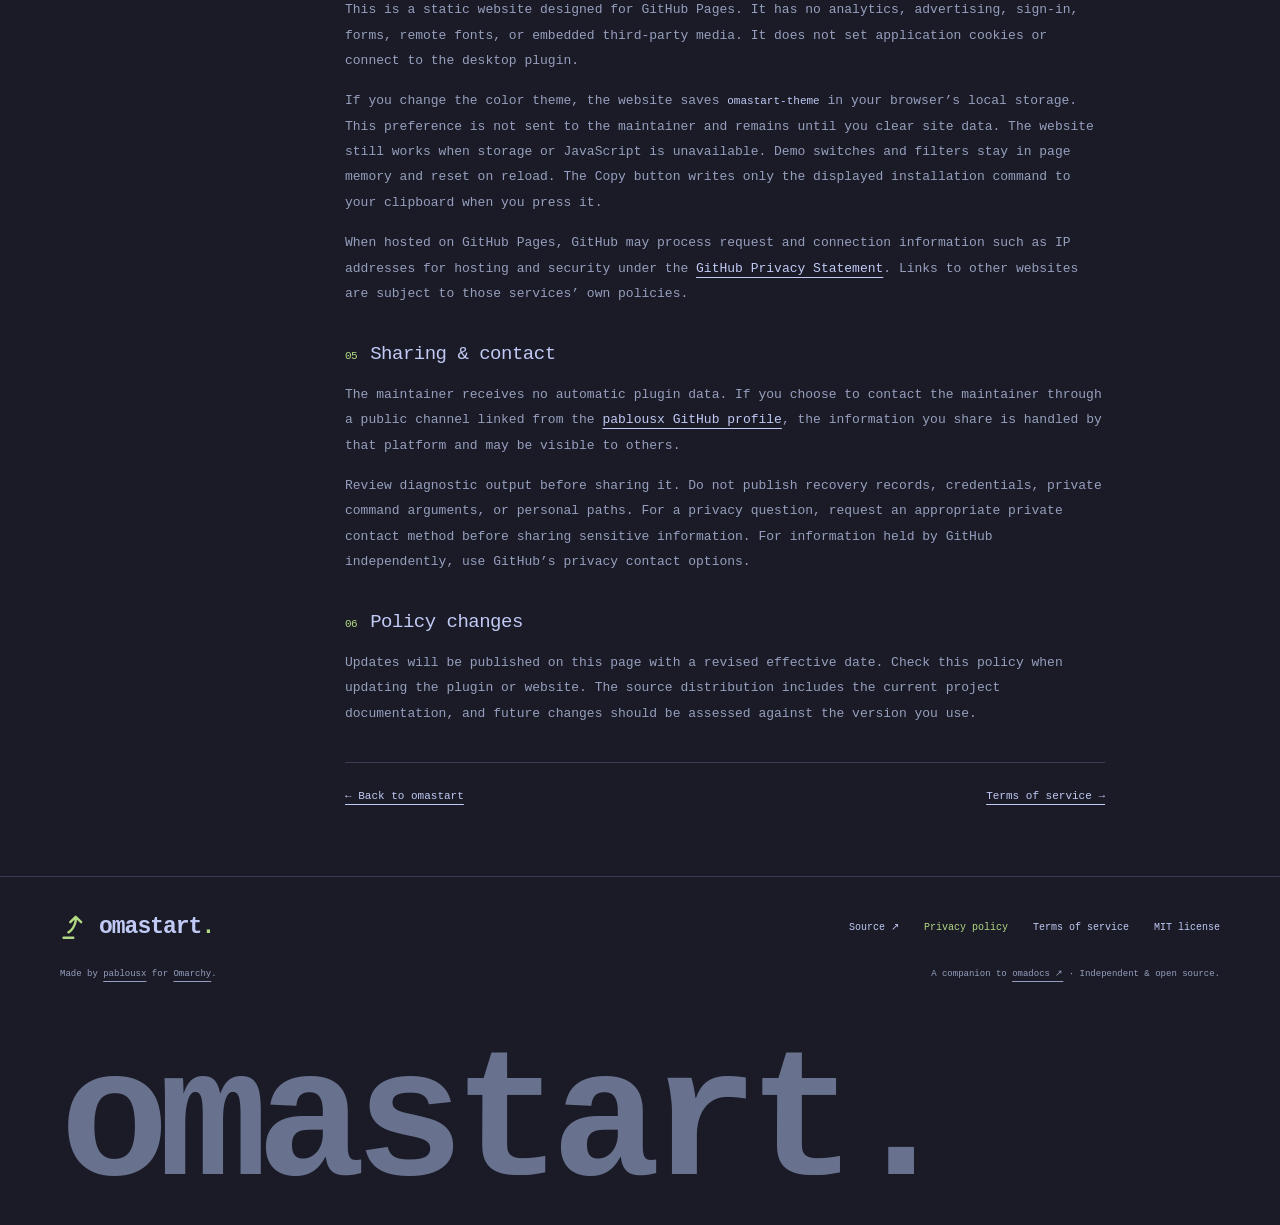
==== commit 207b7f4b: "Prepare public installation and release documentation" ====
--- a/docs/privacy.html
+++ b/docs/privacy.html
@@ -249,6 +249,7 @@
             ><span>omastart<span class="accent">.</span></span></a
           >
           <nav class="footer-links" aria-label="Footer navigation">
+            <a href="https://github.com/pablousx/omastart">Source ↗</a>
             <a href="privacy.html" aria-current="page">Privacy policy</a
             ><a href="terms.html">Terms of service</a
             ><a href="assets/LICENSE.txt">MIT license</a>
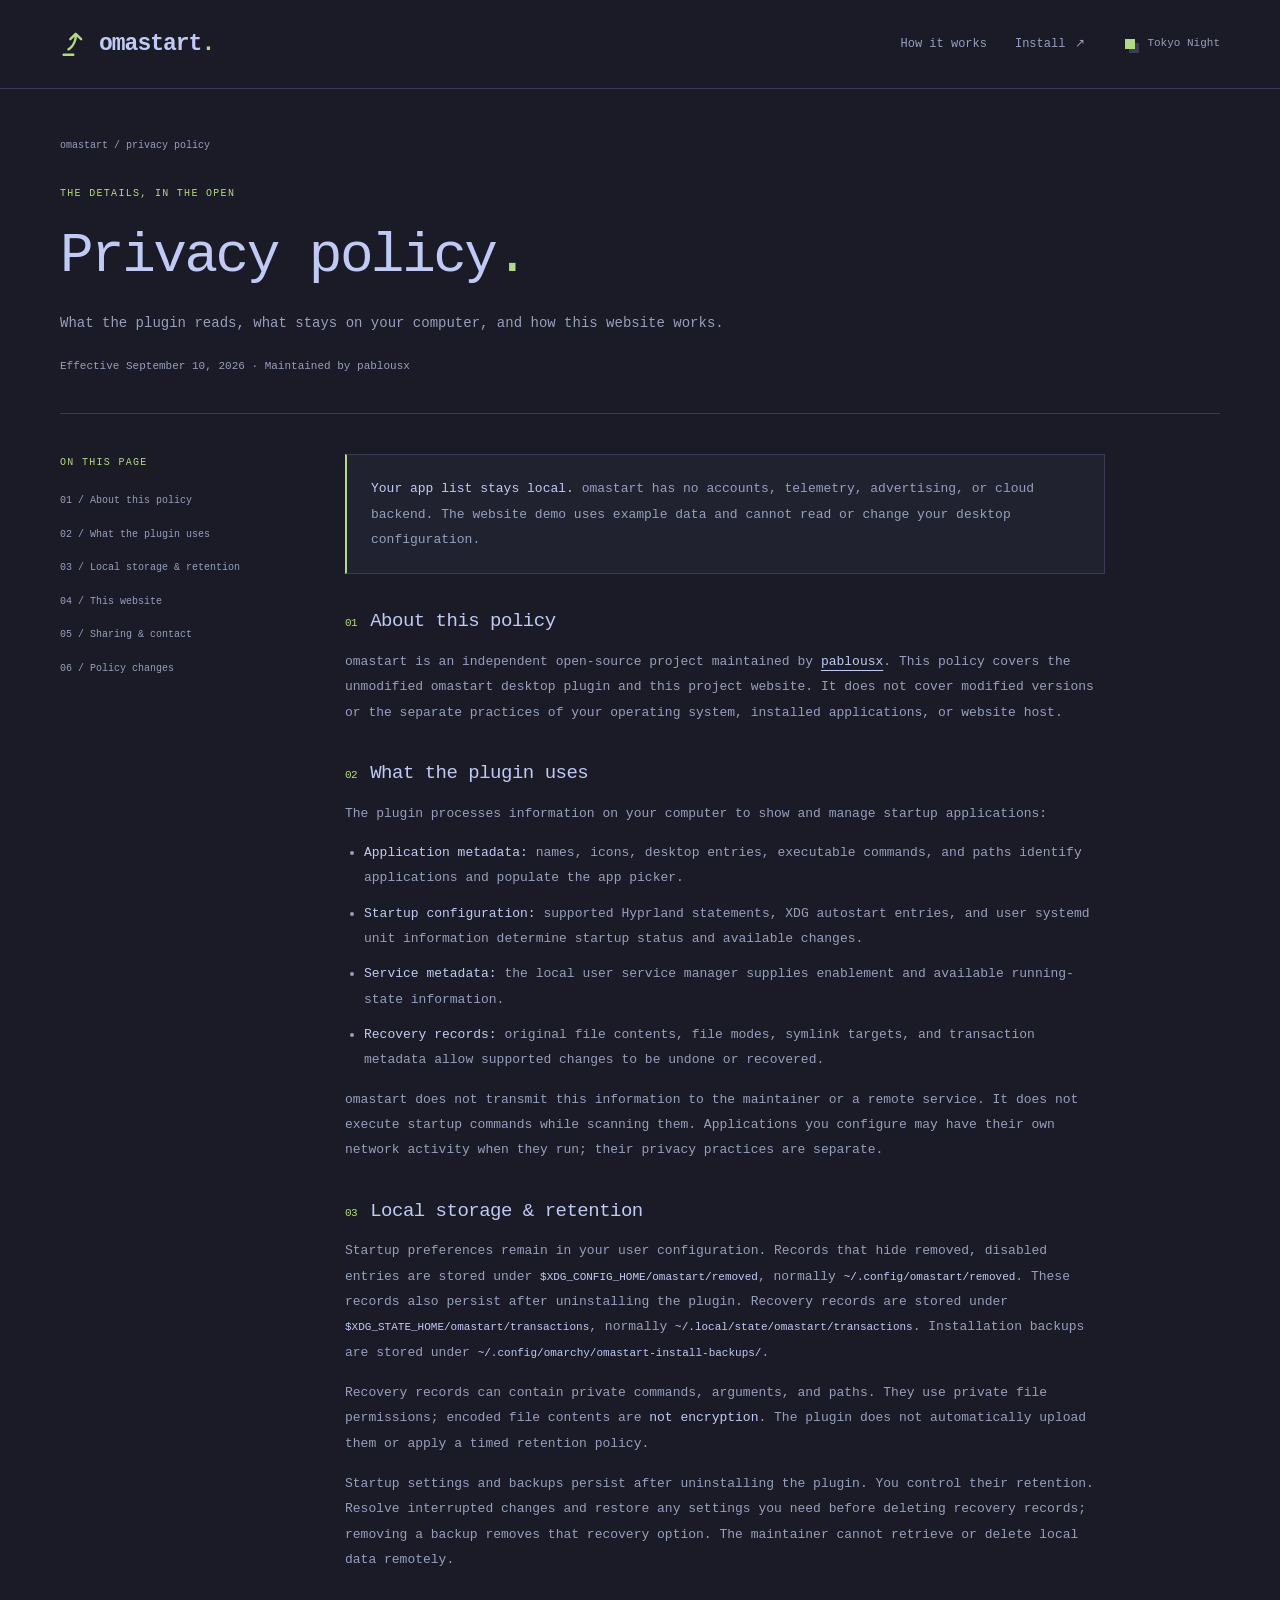
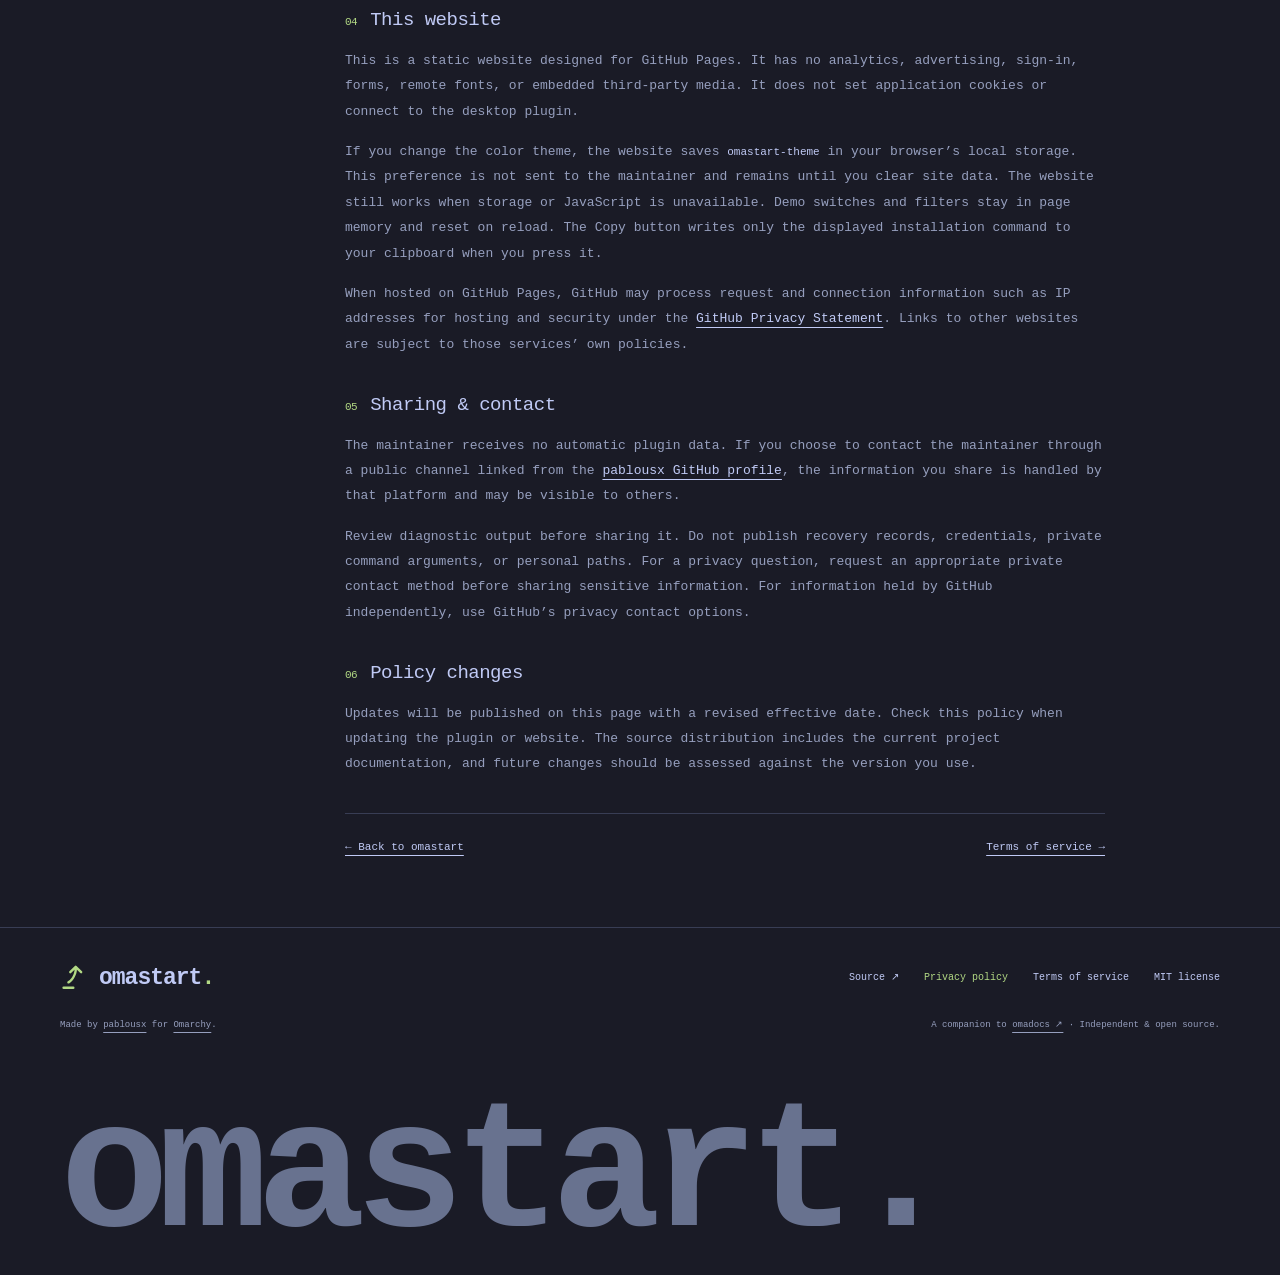
==== commit 70e4f71e: "Release 0.2.0 with grouped startup controls and stable app lists" ====
--- a/docs/privacy.html
+++ b/docs/privacy.html
@@ -148,7 +148,11 @@
                 <span>03</span>Local storage & retention
               </h2>
               <p>
-                Startup preferences remain in your user configuration. Recovery
+                Startup preferences remain in your user configuration. Records
+                that hide removed, disabled entries are stored under
+                <code>$XDG_CONFIG_HOME/omastart/removed</code>, normally
+                <code>~/.config/omastart/removed</code>. These records also
+                persist after uninstalling the plugin. Recovery
                 records are stored under
                 <code>$XDG_STATE_HOME/omastart/transactions</code>, normally
                 <code>~/.local/state/omastart/transactions</code>. Installation
